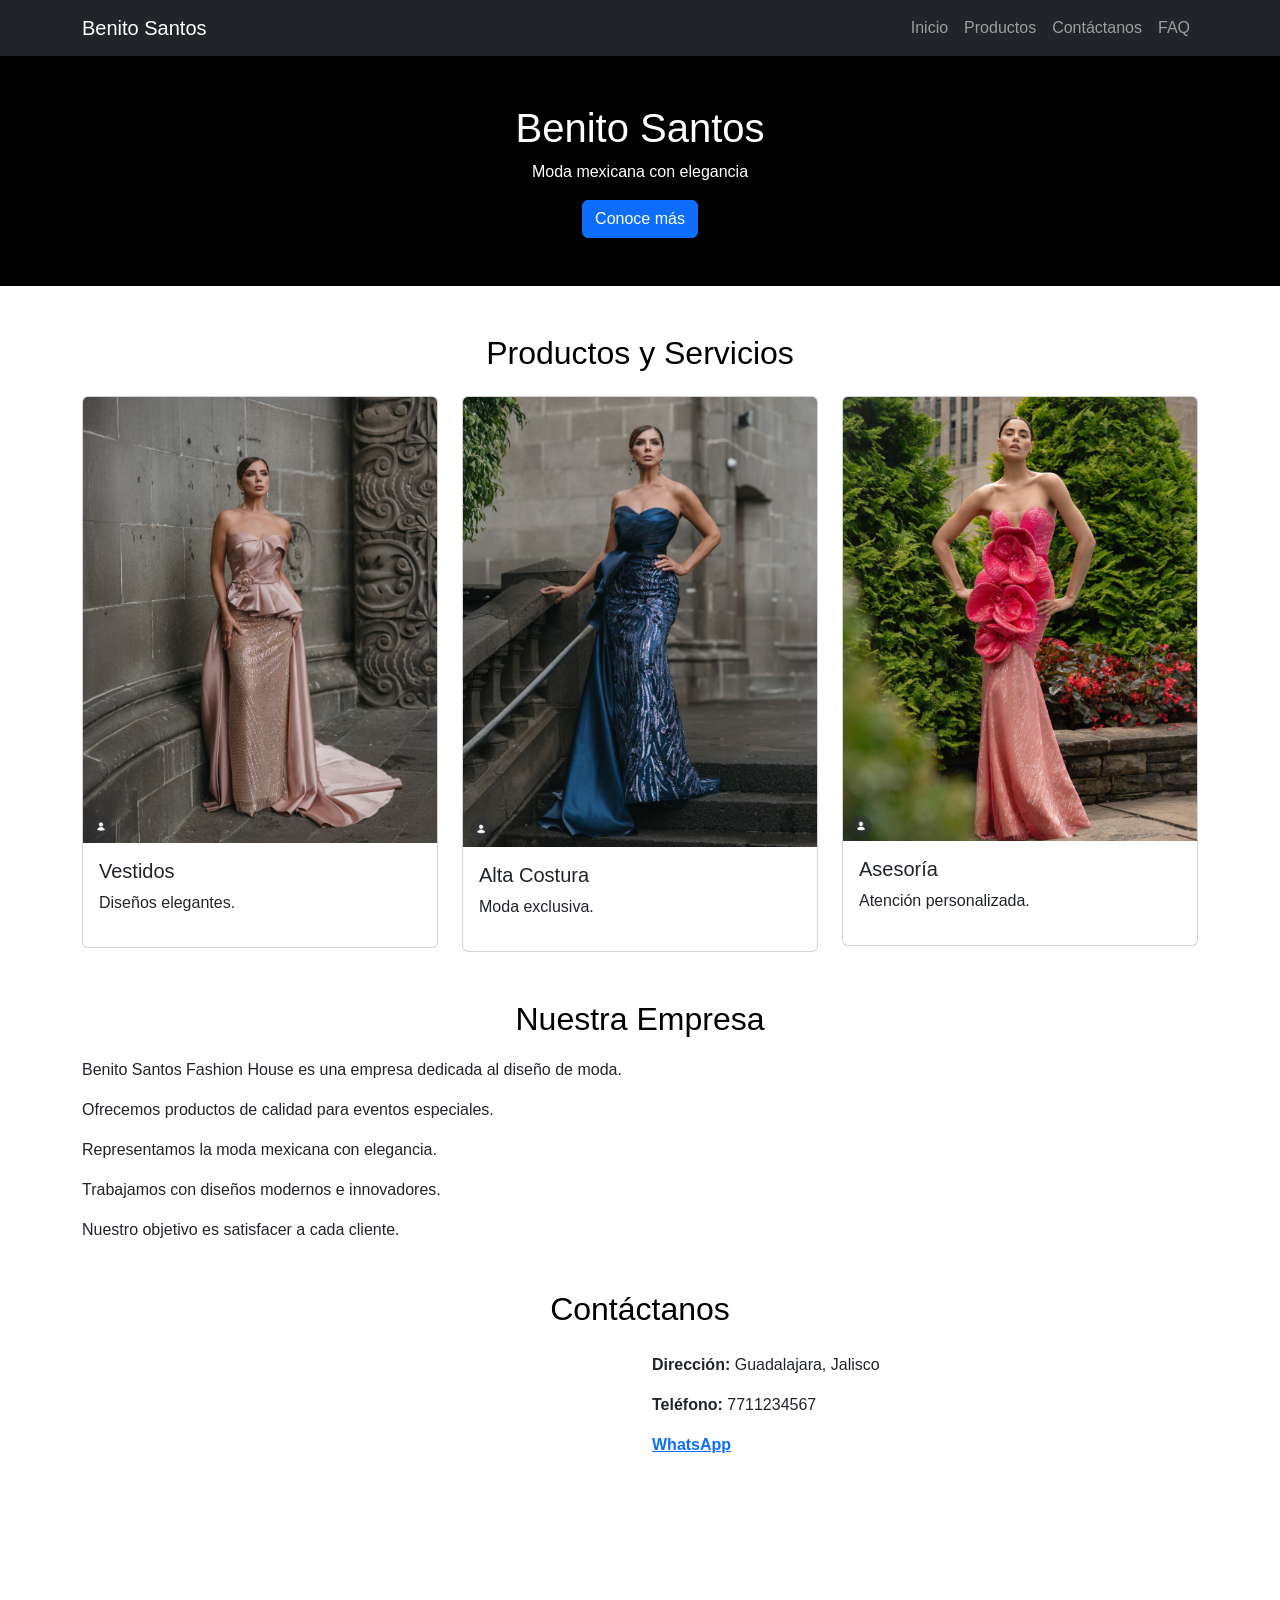
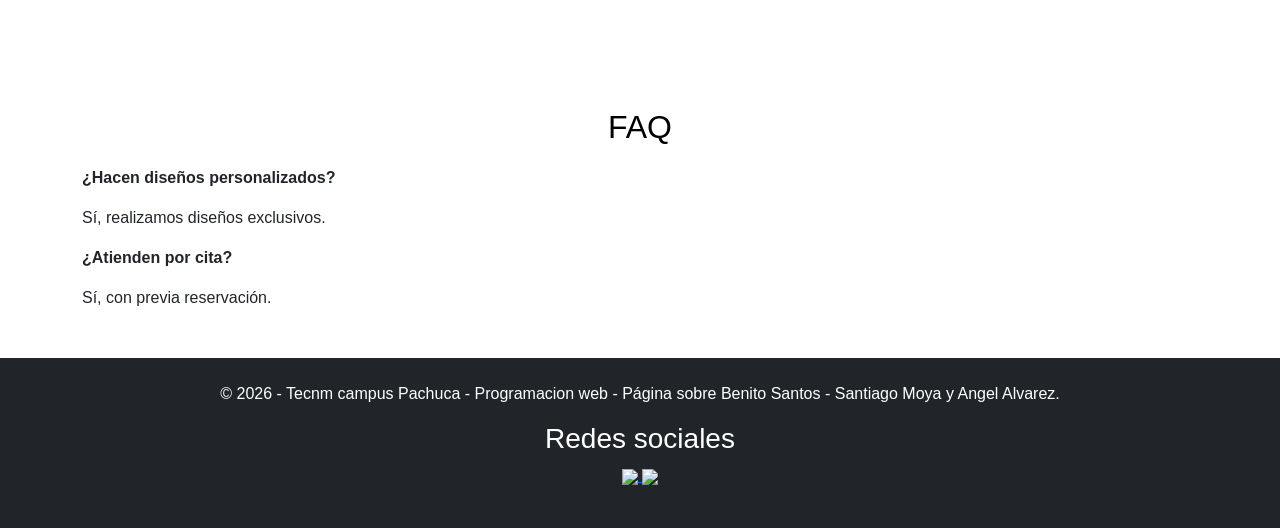
==== index2.html @ 85bf0862 "Add files via upload" ====
<!DOCTYPE html>
<html lang="es">

<head>
    <meta charset="UTF-8">
    <meta name="viewport" content="width=device-width, initial-scale=1.0">
    <title>Benito Santos</title>

    <!-- Referencia a nuestro bootstrap -->
    <link href="https://cdn.jsdelivr.net/npm/bootstrap@5.3.2/dist/css/bootstrap.min.css" rel="stylesheet">

</head>

<body>
    <link rel="stylesheet" href="estilo.css">

    <!-- Menu de Hamburguesa -->
    <nav class="navbar navbar-expand-lg navbar-dark bg-dark">
        <div class="container">
            <a class="navbar-brand" href="#">Benito Santos</a>

            <button class="navbar-toggler" type="button" data-bs-toggle="collapse" data-bs-target="#menu">
                <span class="navbar-toggler-icon"></span>
            </button>

            <div class="collapse navbar-collapse" id="menu">
                <ul class="navbar-nav ms-auto">

                    <li class="nav-item">
                        <a class="nav-link" href="#inicio">Inicio</a>
                    </li>

                    <li class="nav-item">
                        <a class="nav-link" href="#productos">Productos</a>
                    </li>

                    <li class="nav-item">
                        <a class="nav-link" href="#contacto">Contáctanos</a>
                    </li>

                    <li class="nav-item">
                        <a class="nav-link" href="#faq">FAQ</a>
                    </li>
                </ul>
            </div>
        </div>
    </nav>

    <!-- Empezamos con el inicio de la pagina web -->
    <header class="fondo text-center text-white p-5" id="inicio">

        <h1>Benito Santos</h1>
        <p>Moda mexicana con elegancia</p>

        <button class="btn btn-primary" onclick="mensaje()">
            Conoce más
        </button>
    </header>

    <!-- Mostramos algunos de los productos de nuestro diseñador -->
    <section class="container mt-5" id="productos">

        <h2 class="text-center">Productos y Servicios</h2>

        <div class="row mt-4">
            <div class="col-md-4">
                <div class="card caja">
                    <img src="vestido1.png" class="card-img-top">
                    <div class="card-body">
                        <h5>Vestidos</h5>
                        <p>Diseños elegantes.</p>
                    </div>
                </div>
            </div>

            <div class="col-md-4">
                <div class="card caja">
                    <img src="vestido2.png" class="card-img-top">
                    <div class="card-body">
                        <h5>Alta Costura</h5>
                        <p>Moda exclusiva.</p>
                    </div>
                </div>
            </div>

            <div class="col-md-4">
                <div class="card caja">
                    <img src="vestido3.png" class="card-img-top">
                    <div class="card-body">
                        <h5>Asesoría</h5>
                        <p>Atención personalizada.</p>
                    </div>
                </div>
            </div>
        </div>
    </section>

    <!-- Breve informacion sobre el diseñador hablando como empresa y no como persona -->
    <section class="container mt-5">

        <h2 class="text-center">Nuestra Empresa</h2>

        <p>Benito Santos Fashion House es una empresa dedicada al diseño de moda.</p>

        <p>Ofrecemos productos de calidad para eventos especiales.</p>

        <p>Representamos la moda mexicana con elegancia.</p>

        <p>Trabajamos con diseños modernos e innovadores.</p>

        <p>Nuestro objetivo es satisfacer a cada cliente.</p>

    </section>

    <!-- Zona de contacto y ubicación -->
    <section class="container mt-5" id="contacto">

        <h2 class="text-center">Contáctanos</h2>

        <div class="row mt-4">

            <div class="col-md-6">

                <iframe src="https://www.google.com/maps?q=20.0839,-98.7750&z=15&output=embed" width="100%"
                    height="300">
                </iframe>
            </div>

            <div class="col-md-6">
                <p><strong>Dirección:</strong> Guadalajara, Jalisco</p>

                <p><strong>Teléfono:</strong> 7711234567</p>

                <a href="https://wa.me/7713649541?text=Hola%20me%20interesa%20tu%20perfil" target="_blank">
                <strong> WhatsApp </strong>
                </a>
            </div>
        </div>

    </section>

    <!-- parte de FAQ -->
    <section class="container mt-5 mb-5" id="faq">

        <h2 class="text-center">FAQ</h2>

        <p><strong>¿Hacen diseños personalizados?</strong></p>
        <p>Sí, realizamos diseños exclusivos.</p>

        <p><strong>¿Atienden por cita?</strong></p>
        <p>Sí, con previa reservación.</p>

    </section>

    <!-- Agregamos nuestro footer con las redes sociales del diseñador -->
    <footer class="bg-dark text-white text-center p-4">

        <p>© 2026 - Tecnm campus Pachuca - Programacion web - Página sobre Benito Santos - Santiago Moya y Angel Alvarez.</p>

        <h3> Redes sociales </h3>
        <p>
            <a href="https://www.instagram.com/benitosantosoficial/" target="_blank">
                <img src="https://cliply.co/wp-content/uploads/2019/07/371907300_INSTAGRAM_ICON_400px.gif" width="50">
            </a>
            <a href="https://www.facebook.com/benitosantosmx" target="_blank">
                <img src="https://cliply.co/wp-content/uploads/2019/07/371907490_FACEBOOK_ICON_400px.gif" width="50">
            </a>
        </p>

    </footer>

    <!-- Bootstrap -->
    <script src="https://cdn.jsdelivr.net/npm/bootstrap@5.3.2/dist/js/bootstrap.bundle.min.js"></script>

    <script src="script.js"></script>

</body>

</html>
---- estilo.css ----
body{
font-family: Arial;
}

.fondo{
background-color: black;
}

h2{
color: black;
margin-bottom: 20px;
}
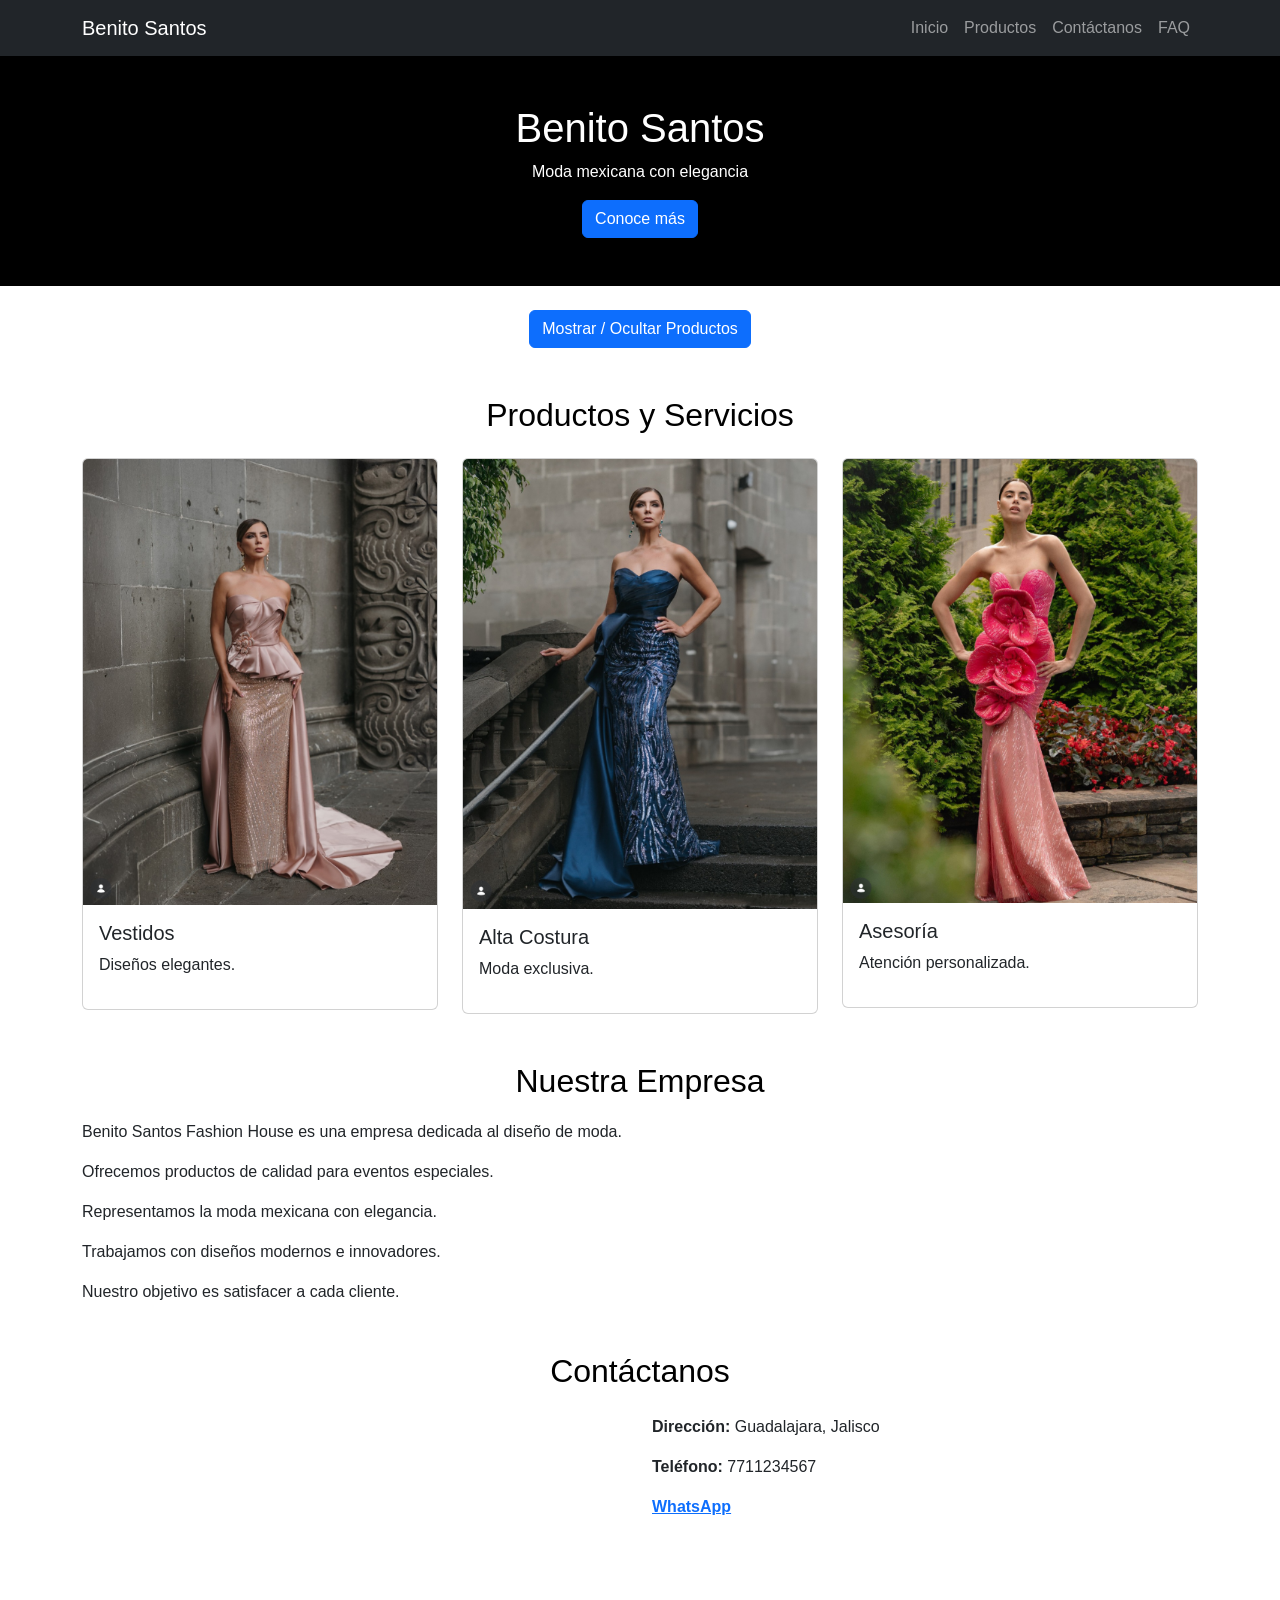
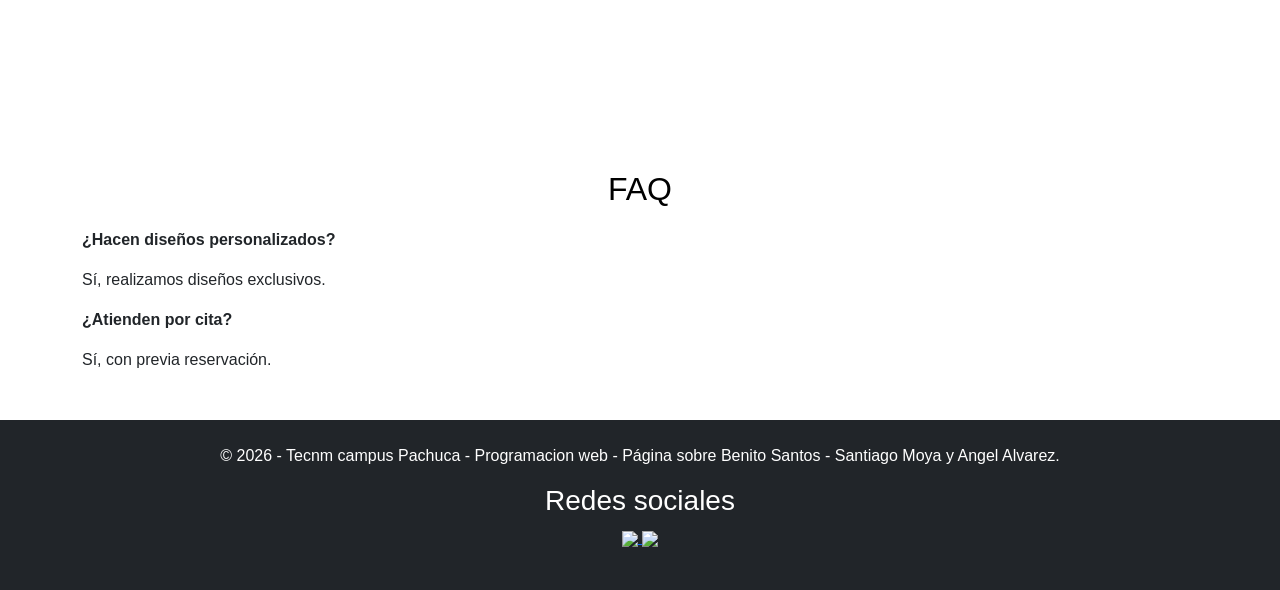
==== commit a9a482cc: "Add files via upload" ====
--- a/index2.html
+++ b/index2.html
@@ -56,6 +56,12 @@
             Conoce más
         </button>
     </header>
+
+    <div class="text-center mt-4">
+        <button class="btn btn-primary" onclick="mostrar()">
+            Mostrar / Ocultar Productos
+        </button>
+    </div>
 
     <!-- Mostramos algunos de los productos de nuestro diseñador -->
     <section class="container mt-5" id="productos">
@@ -132,7 +138,7 @@
                 <p><strong>Teléfono:</strong> 7711234567</p>
 
                 <a href="https://wa.me/7713649541?text=Hola%20me%20interesa%20tu%20perfil" target="_blank">
-                <strong> WhatsApp </strong>
+                    <strong> WhatsApp </strong>
                 </a>
             </div>
         </div>
@@ -155,7 +161,8 @@
     <!-- Agregamos nuestro footer con las redes sociales del diseñador -->
     <footer class="bg-dark text-white text-center p-4">
 
-        <p>© 2026 - Tecnm campus Pachuca - Programacion web - Página sobre Benito Santos - Santiago Moya y Angel Alvarez.</p>
+        <p>© 2026 - Tecnm campus Pachuca - Programacion web - Página sobre Benito Santos - Santiago Moya y Angel
+            Alvarez.</p>
 
         <h3> Redes sociales </h3>
         <p>
